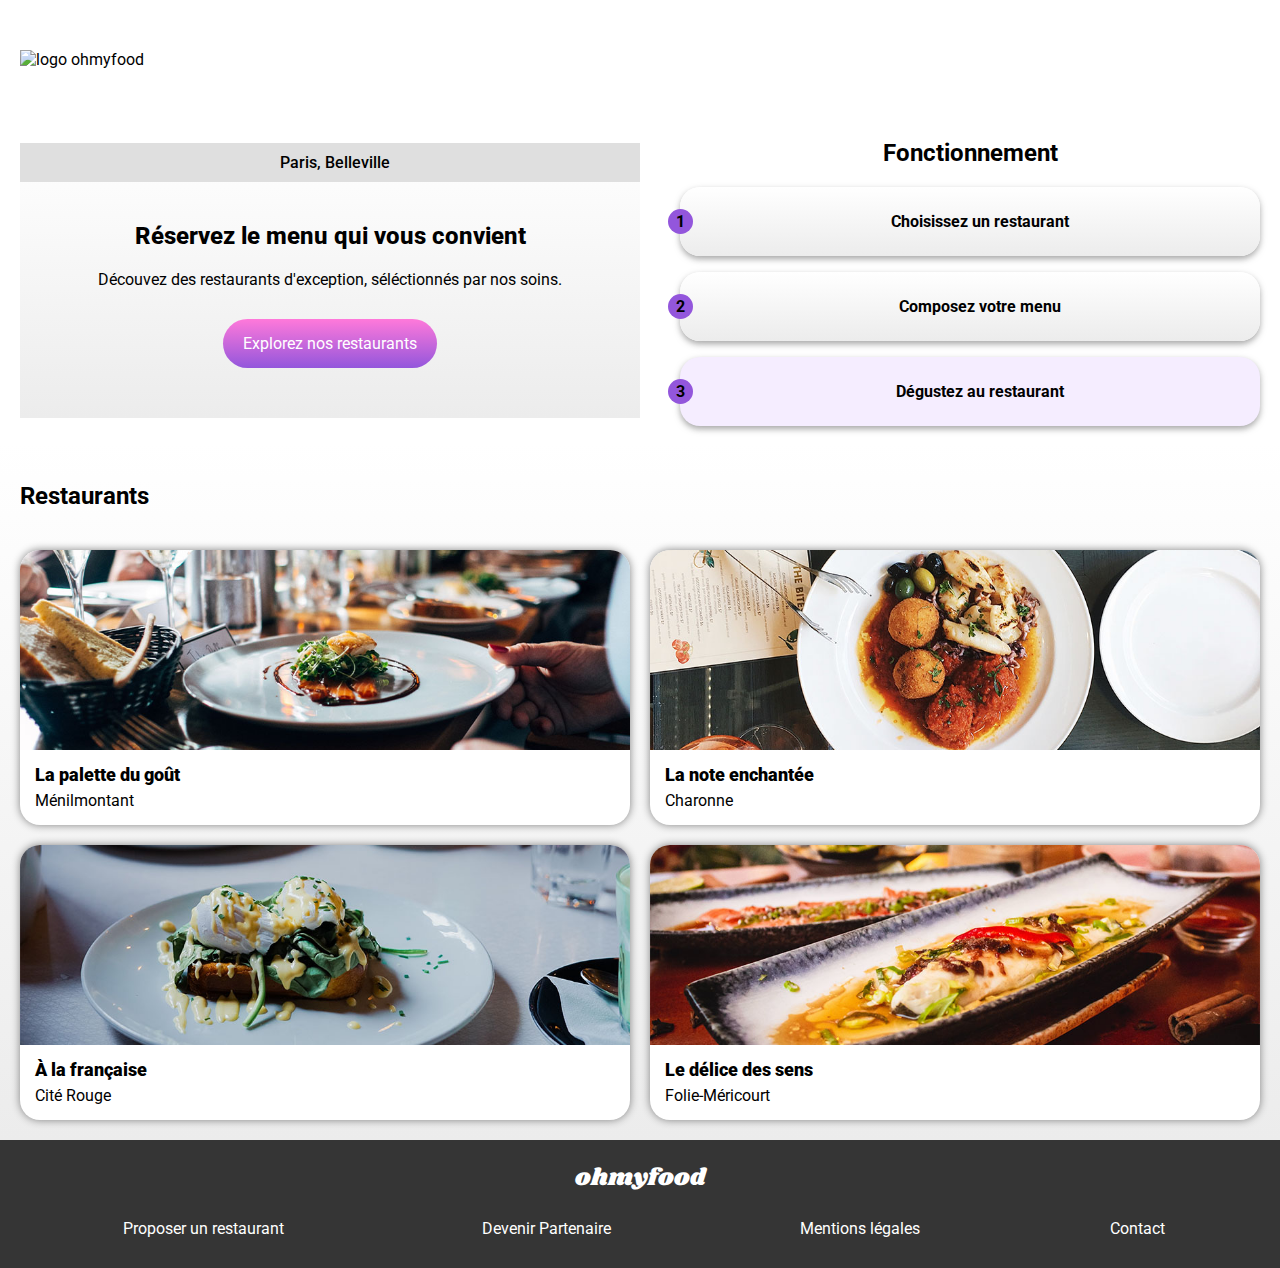
==== Index.html @ e0a90236 "ajouts sections restaurants sur page d'accueil" ====
<!DOCTYPE html>
<html lang="fr">
    <head>
        <title>Ohmyfood</title>
        <link rel="stylesheet" href="style.css">
        <meta name="viewport" content="width=device-width, initial-scale=1">
        <meta charset="UTF-8">
        <script src="https://kit.fontawesome.com/d85eb10b10.js" crossorigin="anonymous"></script>
    </head>
    <body>
        <header>
            <div class="header__logo"><img src="images/logo/ohmyfood@2x.svg" alt="logo ohmyfood"></div>
        </header>
        <section class="main_container">
            <article class="explore">
                <div class="location">
                    <i class="location__icon fas fa-map-marker-alt"></i><span class="location__text">Paris, Belleville</span>
                </div>
                <h2 class="explore__title">Réservez le menu qui vous convient</h2>
                <p class="explore__description">
                    Découvez des restaurants d'exception, séléctionnés par nos soins.
                </p>
                <h3 class="explore__button"><a href="#">Explorez nos restaurants</a></h3>
                </div>
            </article>
            <article class="functioning">
                <h2 class="functioning__title">Fonctionnement</h2>
                <h3 class="functioning__element"><span class="functioning__element--number">1</span><i class="functioning__element--icon fas fa-mobile-alt"></i>Choisissez un restaurant</h3>
                <h3 class="functioning__element"><span class="functioning__element--number">2</span><i class="functioning__element--icon fas fa-list"></i>Composez votre menu</h3>
                <h3 class="functioning__element eat"><span class="functioning__element--number">3</span><i class="functioning__element--icon fas fa-store"></i>Dégustez au restaurant</h3>
            </article>
            <div class="restroom__container">
                <h2 class="restroom__title">Restaurants</h2>
                <article class="restroom__item">
                    <a class="item__link"href="html/palette_gout.html">
                        <img class="item__picture" src="images/restaurants/palette_du_gout.jpg" alt="photo du restaurant La palette du goût">
                        <div class="item__info-container">
                            <h3 class="item__info-container--title">La palette du goût</h3>
                            <span class="item__info-container--location">Ménilmontant</span>
                            <i class="item__info-container--icon fas fa-heart"></i>
                        </div>
                    </a>
                 </article>
                 <article class="restroom__item">
                    <a class="item__link"href="#">
                        <img class="item__picture" src="images/restaurants/note_enchantee.jpg" alt="photo du restaurant La note enchantée">
                        <div class="item__info-container">
                            <h3 class="item__info-container--title">La note enchantée</h3>
                            <span class="item__info-container--location">Charonne</span>
                            <i class="item__info-container--icon fas fa-heart"></i>
                        </div>
                    </a>
                 </article>
                 <article class="restroom__item">
                    <a class="item__link"href="#">
                        <img class="item__picture" src="images/restaurants/la_francaise.jpg" alt="photo du restaurant À la française">
                        <div class="item__info-container">
                            <h3 class="item__info-container--title">À la française</h3>
                            <span class="item__info-container--location">Cité Rouge</span>
                            <i class="item__info-container--icon fas fa-heart"></i>
                        </div>
                    </a>
                 </article>
                 <article class="restroom__item">
                    <a class="item__link"href="#">
                        <img class="item__picture" src="images/restaurants/delice_sens.jpg" alt="photo du restaurant Le délice des sens">
                        <div class="item__info-container">
                            <h3 class="item__info-container--title">Le délice des sens</h3>
                            <span class="item__info-container--location">Folie-Méricourt</span>
                            <i class="item__info-container--icon fas fa-heart"></i>
                        </div>
                    </a>
                 </article>
            </div>
        </section>
        <footer>
            <h3 class="footer__title">ohmyfood</h3>
            <ul>
                <li><i class="icon fas fa-utensils"></i><a href="#"><span>Proposer un restaurant</span></a></li>
                <li><i class="icon fas fa-hands-helping"></i><a href="#"><span>Devenir Partenaire</span></a></li>
                <li><a href="#"><span>Mentions légales</span></a></li>
                <li><a href="#"><span>Contact</span></a></li>
            </ul>
        </footer>
    </body>
</html>
---- style.css ----
@import url("https://fonts.googleapis.com/css2?family=Shrikhand&display=swap");
@import url("https://fonts.googleapis.com/css2?family=Roboto:ital,wght@0,100;0,300;0,400;0,500;0,700;0,900;1,100;1,300;1,400;1,500;1,700;1,900&display=swap");
body {
  font-family: 'Roboto', sans-serif;
  height: 100vh;
  margin: 0px auto;
  max-width: 1400px;
  min-width: 315px;
  padding: 0px 20px;
}

@media screen and (max-width: 650px) {
  body {
    padding: 0px;
  }
}

ul {
  margin: 0px;
  padding: 0px;
  list-style-type: none;
}

a {
  text-decoration: none;
}

h1, footer h3 {
  font-family: 'Shrikhand', cursive;
}

h3 {
  font-size: 1rem;
}

span {
  display: inline-block;
}

img {
  display: block;
}

header .header__logo {
  margin-block: 50px;
}

@media screen and (max-width: 650px) {
  header .header__logo {
    margin-block: 20px;
  }
}

header img {
  height: -webkit-fit-content;
  height: -moz-fit-content;
  height: fit-content;
  margin: auto;
}

.main_container {
  display: -webkit-box;
  display: -ms-flexbox;
  display: flex;
  -ms-flex-wrap: wrap;
      flex-wrap: wrap;
  -webkit-box-align: center;
      -ms-flex-align: center;
          align-items: center;
}

.explore {
  text-align: center;
  background: -webkit-gradient(linear, left top, left bottom, from(white), to(#ececec));
  background: linear-gradient(white, #ececec);
  padding: 0px 20px 50px 20px;
  -webkit-box-flex: 1;
      -ms-flex: 1 1 400px;
          flex: 1 1 400px;
}

.explore .location {
  background-color: #dfdfdf;
  padding: 10px 0px;
  margin: 0px -20px;
}

.explore .location .location__icon {
  margin-right: 10px;
}

.explore .location .location__text {
  font-weight: 500;
}

.explore .explore__title {
  font-weight: 800;
  margin-top: 40px;
}

.explore .explore__button {
  font-weight: 400;
  color: white;
  background: -webkit-gradient(linear, left top, left bottom, from(#FF79DA), to(#9356DC));
  background: linear-gradient(#FF79DA, #9356DC);
  width: -webkit-fit-content;
  width: -moz-fit-content;
  width: fit-content;
  padding: 15px 20px;
  border-radius: 30px;
  margin: 30px auto 0px auto;
}

.explore .explore__button a {
  color: white;
}

.functioning {
  -webkit-box-flex: 1;
      -ms-flex: 1 1 400px;
          flex: 1 1 400px;
  margin: 0px 0px 0px 40px;
  position: relative;
}

@media screen and (max-width: 919px) {
  .functioning {
    margin: 0px 20px 0px calc(20px + 12.25px);
  }
}

.functioning__title {
  text-align: center;
}

@media screen and (max-width: 650px) {
  .functioning__title {
    text-align: left;
  }
}

.functioning__element {
  background: -webkit-gradient(linear, left top, left bottom, from(white), to(#ececec));
  background: linear-gradient(white, #ececec);
  padding: 25px 30px;
  border-radius: 20px;
  -webkit-box-shadow: 0px 3px 6px  #818181b2;
          box-shadow: 0px 3px 6px  #818181b2;
  display: -webkit-box;
  display: -ms-flexbox;
  display: flex;
  -webkit-box-pack: center;
      -ms-flex-pack: center;
          justify-content: center;
  -webkit-box-align: center;
      -ms-flex-align: center;
          align-items: center;
}

.functioning__element.eat {
  background: #f5edff;
}

.functioning__element--number {
  background-color: #9356DC;
  width: 25px;
  height: 25px;
  border-radius: 50%;
  display: -webkit-box;
  display: -ms-flexbox;
  display: flex;
  -webkit-box-pack: center;
      -ms-flex-pack: center;
          justify-content: center;
  -webkit-box-align: center;
      -ms-flex-align: center;
          align-items: center;
  position: absolute;
  left: calc(0px - 12.5px);
}

.functioning__element--icon {
  margin-right: 20px;
  color: #7e7e7e;
}

@media screen and (max-width: 650px) {
  .functioning__element--icon {
    position: absolute;
    left: 8%;
  }
}

.restroom__container {
  -webkit-box-flex: 1;
      -ms-flex: 1 1 100%;
          flex: 1 1 100%;
  display: -webkit-box;
  display: -ms-flexbox;
  display: flex;
  -ms-flex-wrap: wrap;
      flex-wrap: wrap;
  gap: 20px;
  background: -webkit-gradient(linear, left top, left bottom, from(white), to(#ececec));
  background: linear-gradient(white, #ececec);
  padding: 20px;
  margin-inline: -20px;
}

@media screen and (max-width: 650px) {
  .restroom__container {
    margin-inline: 0px;
  }
}

.restroom__container .restroom__title {
  -webkit-box-flex: 1;
      -ms-flex: 1 1 100%;
          flex: 1 1 100%;
}

.restroom__container .restroom__item {
  min-width: 40%;
  -webkit-box-flex: 1;
      -ms-flex: 1 1 430px;
          flex: 1 1 430px;
  border-radius: 20px;
  overflow: hidden;
  background: white;
  -webkit-box-shadow: 0px 0px 8px gray;
          box-shadow: 0px 0px 8px gray;
  position: relative;
  z-index: 1;
}

.restroom__container .item__link {
  color: black;
  border-radius: 20px;
}

.restroom__container .item__picture {
  width: 100%;
  max-height: 200px;
  -o-object-fit: cover;
     object-fit: cover;
}

.restroom__container .item__info-container {
  padding: 15px;
  position: relative;
}

.restroom__container .item__info-container--title {
  margin: 0px 0px 6px 0px;
  font-weight: 900;
  font-size: 1.1rem;
}

.restroom__container .item__info-container--icon {
  position: absolute;
  top: 50%;
  -webkit-transform: translateY(-50%);
          transform: translateY(-50%);
  right: 20px;
  font-size: 1.5rem;
  color: white;
  -webkit-text-stroke: 2px black;
  z-index: 10;
}

.restroom__container .item__info-container--icon:hover {
  -webkit-transition: all 200ms linear;
  transition: all 200ms linear;
  color: #9356DC;
}

footer {
  color: white;
  background-color: #353535;
  padding: 20px;
  margin: 0px -20px;
}

@media screen and (max-width: 650px) {
  footer {
    margin: 0px;
  }
}

footer .footer__title {
  font-weight: 500;
  margin-top: 0px;
  text-align: center;
  font-size: 1.5rem;
}

@media screen and (max-width: 650px) {
  footer .footer__title {
    text-align: left;
    font-size: 1.2rem;
  }
}

footer ul {
  display: -webkit-box;
  display: -ms-flexbox;
  display: flex;
  -ms-flex-pack: distribute;
      justify-content: space-around;
}

@media screen and (max-width: 650px) {
  footer ul {
    -webkit-box-orient: vertical;
    -webkit-box-direction: normal;
        -ms-flex-direction: column;
            flex-direction: column;
  }
}

footer li {
  margin-bottom: 10px;
}

footer li .icon {
  width: 15px;
  margin-right: 8px;
  font-size: 12px;
}

footer li a {
  color: white;
}
/*# sourceMappingURL=style.css.map */
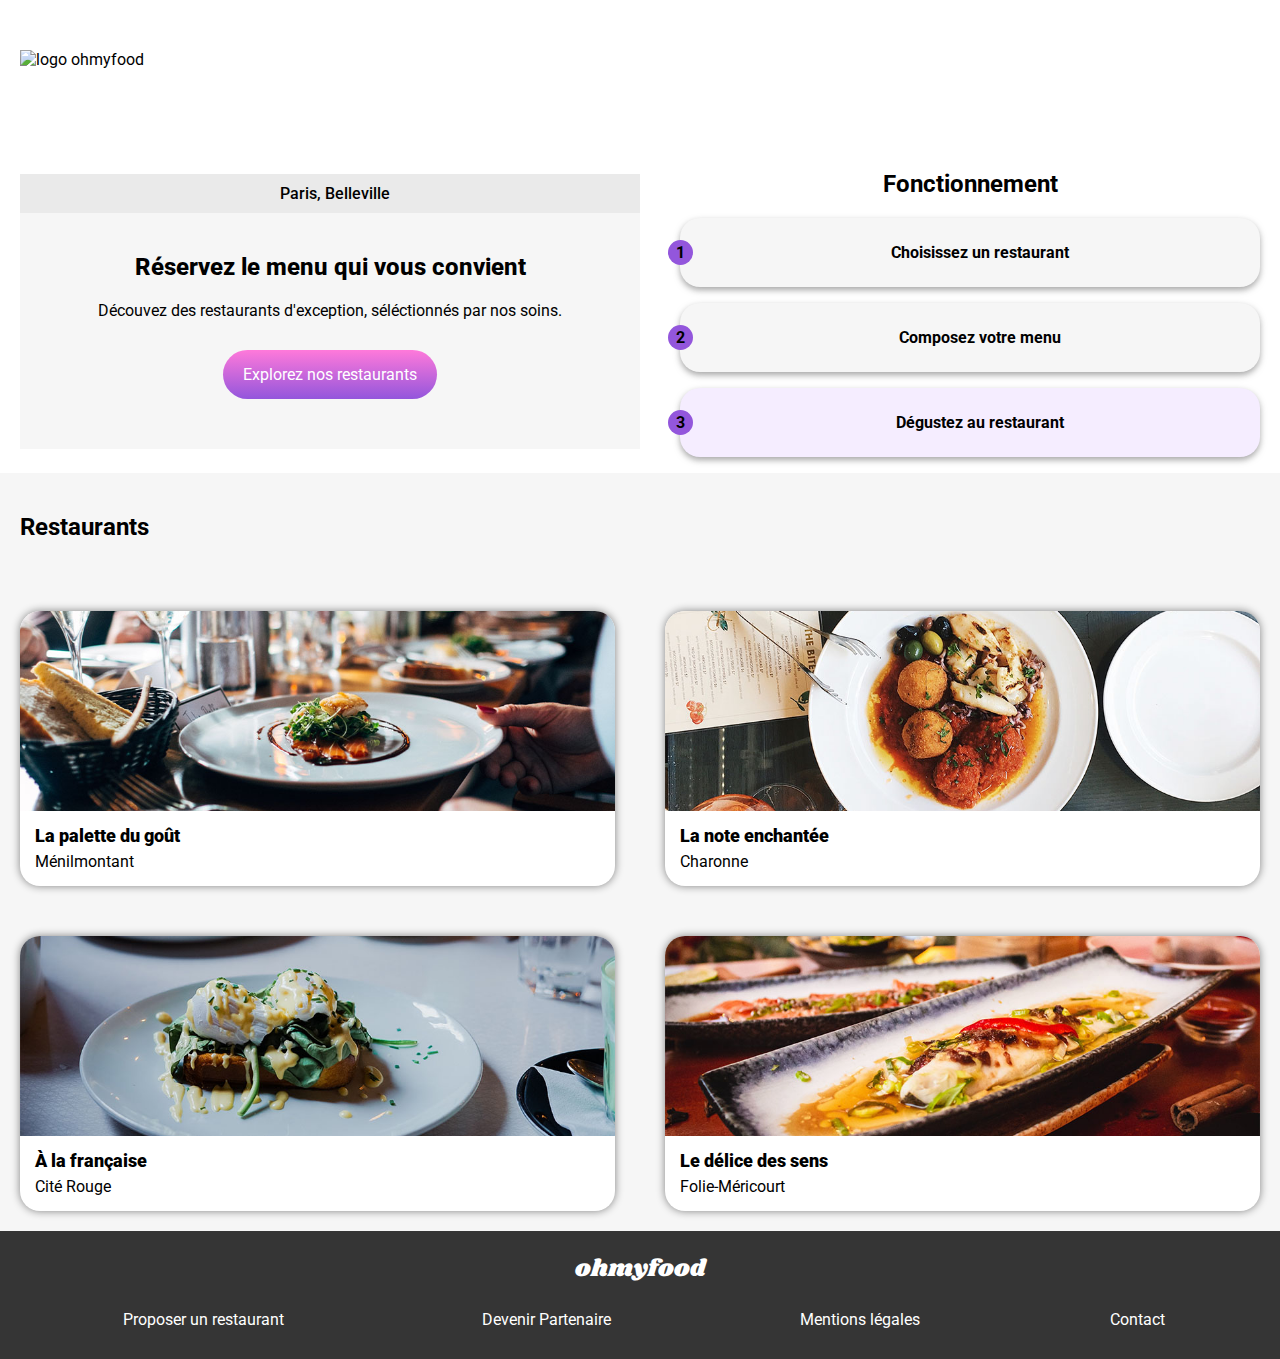
==== commit 5b8dad9d: "ajout de liens cliquables index et menu" ====
--- a/Index.html
+++ b/Index.html
@@ -2,16 +2,17 @@
 <html lang="fr">
     <head>
         <title>Ohmyfood</title>
-        <link rel="stylesheet" href="style.css">
+        <link rel="stylesheet" href="css/style.css">
         <meta name="viewport" content="width=device-width, initial-scale=1">
         <meta charset="UTF-8">
         <script src="https://kit.fontawesome.com/d85eb10b10.js" crossorigin="anonymous"></script>
     </head>
     <body>
+        <div class="loader"></div>
         <header>
             <div class="header__logo"><img src="images/logo/ohmyfood@2x.svg" alt="logo ohmyfood"></div>
         </header>
-        <section class="main_container">
+        <main class="main_container">
             <article class="explore">
                 <div class="location">
                     <i class="location__icon fas fa-map-marker-alt"></i><span class="location__text">Paris, Belleville</span>
@@ -21,7 +22,6 @@
                     Découvez des restaurants d'exception, séléctionnés par nos soins.
                 </p>
                 <h3 class="explore__button"><a href="#">Explorez nos restaurants</a></h3>
-                </div>
             </article>
             <article class="functioning">
                 <h2 class="functioning__title">Fonctionnement</h2>
@@ -32,7 +32,7 @@
             <div class="restroom__container">
                 <h2 class="restroom__title">Restaurants</h2>
                 <article class="restroom__item">
-                    <a class="item__link"href="html/palette_gout.html">
+                    <a class="item__link" href="html/palette_gout.html">
                         <img class="item__picture" src="images/restaurants/palette_du_gout.jpg" alt="photo du restaurant La palette du goût">
                         <div class="item__info-container">
                             <h3 class="item__info-container--title">La palette du goût</h3>
@@ -42,7 +42,7 @@
                     </a>
                  </article>
                  <article class="restroom__item">
-                    <a class="item__link"href="#">
+                    <a class="item__link" href="html/note_enchantee.html">
                         <img class="item__picture" src="images/restaurants/note_enchantee.jpg" alt="photo du restaurant La note enchantée">
                         <div class="item__info-container">
                             <h3 class="item__info-container--title">La note enchantée</h3>
@@ -52,7 +52,7 @@
                     </a>
                  </article>
                  <article class="restroom__item">
-                    <a class="item__link"href="#">
+                    <a class="item__link" href="html/la_française.html">
                         <img class="item__picture" src="images/restaurants/la_francaise.jpg" alt="photo du restaurant À la française">
                         <div class="item__info-container">
                             <h3 class="item__info-container--title">À la française</h3>
@@ -62,7 +62,7 @@
                     </a>
                  </article>
                  <article class="restroom__item">
-                    <a class="item__link"href="#">
+                    <a class="item__link" href="html/delice_sens.html">
                         <img class="item__picture" src="images/restaurants/delice_sens.jpg" alt="photo du restaurant Le délice des sens">
                         <div class="item__info-container">
                             <h3 class="item__info-container--title">Le délice des sens</h3>
@@ -72,7 +72,7 @@
                     </a>
                  </article>
             </div>
-        </section>
+        </main>
         <footer>
             <h3 class="footer__title">ohmyfood</h3>
             <ul>
--- a/css/style.css
+++ b/css/style.css
@@ -0,0 +1,447 @@
+@import url("https://fonts.googleapis.com/css2?family=Shrikhand&display=swap");
+@import url("https://fonts.googleapis.com/css2?family=Roboto:ital,wght@0,100;0,300;0,400;0,500;0,700;0,900;1,100;1,300;1,400;1,500;1,700;1,900&display=swap");
+body {
+  font-family: 'Roboto', sans-serif;
+  margin: 0px auto;
+  max-width: 1400px;
+  min-width: 315px;
+  position: relative;
+  padding: 0px 20px;
+}
+
+@media screen and (max-width: 650px) {
+  body {
+    padding: 0px;
+  }
+}
+
+ul {
+  margin: 0px;
+  padding: 0px;
+  list-style-type: none;
+}
+
+a {
+  text-decoration: none;
+}
+
+h1, footer h3 {
+  font-family: 'Shrikhand', cursive;
+}
+
+h3 {
+  font-size: 1rem;
+}
+
+span, strong {
+  display: inline-block;
+}
+
+img {
+  display: block;
+}
+
+header .header__logo {
+  padding-block: 50px;
+}
+
+@media screen and (max-width: 650px) {
+  header .header__logo {
+    padding-block: 20px;
+  }
+}
+
+header img {
+  height: 50px;
+  margin: auto;
+}
+
+@media screen and (max-width: 650px) {
+  header img {
+    height: 30px;
+  }
+}
+
+.main_container {
+  display: flex;
+  flex-wrap: wrap;
+  align-items: center;
+}
+
+.explore {
+  text-align: center;
+  background: #F6F6F6;
+  padding: 0px 20px 50px 20px;
+  flex: 1 1 400px;
+}
+
+.explore .location {
+  background-color: #EAEAEA;
+  padding: 10px 0px;
+  margin: 0px -20px;
+}
+
+.explore .location .location__icon {
+  margin-right: 10px;
+}
+
+.explore .location .location__text {
+  font-weight: 500;
+}
+
+.explore .explore__title {
+  font-weight: 800;
+  margin-top: 40px;
+}
+
+.explore .explore__button {
+  font-weight: 400;
+  color: white;
+  background: linear-gradient(#FF79DA, #9356DC);
+  width: fit-content;
+  padding: 15px 20px;
+  border-radius: 30px;
+  margin: 30px auto 0px auto;
+}
+
+.explore .explore__button a {
+  color: white;
+}
+
+.functioning {
+  flex: 1 1 400px;
+  margin: 0px 0px 0px 40px;
+  position: relative;
+}
+
+@media screen and (max-width: 919px) {
+  .functioning {
+    margin: 0px 20px 0px calc(20px + 12.25px);
+  }
+}
+
+.functioning__title {
+  text-align: center;
+}
+
+@media screen and (max-width: 650px) {
+  .functioning__title {
+    text-align: left;
+  }
+}
+
+.functioning__element {
+  background: #F6F6F6;
+  padding: 25px 30px;
+  border-radius: 20px;
+  box-shadow: 0px 3px 6px  #818181b2;
+  display: flex;
+  justify-content: center;
+  align-items: center;
+}
+
+.functioning__element.eat {
+  background: #f5edff;
+}
+
+.functioning__element--number {
+  background-color: #9356DC;
+  width: 25px;
+  height: 25px;
+  border-radius: 50%;
+  display: flex;
+  justify-content: center;
+  align-items: center;
+  position: absolute;
+  left: calc(0px - 12.5px);
+}
+
+.functioning__element--icon {
+  margin-right: 20px;
+  color: #7e7e7e;
+}
+
+@media screen and (max-width: 650px) {
+  .functioning__element--icon {
+    position: absolute;
+    left: 8%;
+  }
+}
+
+.restroom__container {
+  flex: 1 1 100%;
+  display: flex;
+  flex-wrap: wrap;
+  gap: 50px;
+  background: #F6F6F6;
+  padding: 20px;
+  margin-inline: -20px;
+}
+
+@media screen and (max-width: 650px) {
+  .restroom__container {
+    margin-inline: 0px;
+  }
+}
+
+.restroom__container .restroom__title {
+  flex: 1 1 100%;
+}
+
+.restroom__container .restroom__item {
+  min-width: 40%;
+  flex: 1 1 430px;
+  border-radius: 20px;
+  overflow: hidden;
+  background: white;
+  box-shadow: 0px 0px 8px gray;
+  position: relative;
+  z-index: 1;
+}
+
+.restroom__container .item__link {
+  color: black;
+  border-radius: 20px;
+}
+
+.restroom__container .item__picture {
+  width: 100%;
+  max-height: 200px;
+  object-fit: cover;
+}
+
+.restroom__container .item__info-container {
+  padding: 15px;
+  position: relative;
+}
+
+.restroom__container .item__info-container--title {
+  margin: 0px 0px 6px 0px;
+  font-weight: 900;
+  font-size: 1.1rem;
+}
+
+.restroom__container .item__info-container--icon {
+  position: absolute;
+  top: 50%;
+  transform: translateY(-50%);
+  right: 20px;
+  font-size: 1.5rem;
+  color: white;
+  -webkit-text-stroke: 2px black;
+  z-index: 10;
+}
+
+.restroom__container .item__info-container--icon:hover {
+  transition: all 200ms linear;
+  color: #9356DC;
+}
+
+footer {
+  color: white;
+  background-color: #353535;
+  padding: 20px;
+  margin: 0px -20px;
+}
+
+@media screen and (max-width: 650px) {
+  footer {
+    margin: 0px;
+  }
+}
+
+footer .footer__title {
+  font-weight: 500;
+  margin-top: 0px;
+  text-align: center;
+  font-size: 1.5rem;
+}
+
+@media screen and (max-width: 650px) {
+  footer .footer__title {
+    text-align: left;
+    font-size: 1.2rem;
+  }
+}
+
+footer ul {
+  display: flex;
+  justify-content: space-around;
+}
+
+@media screen and (max-width: 650px) {
+  footer ul {
+    flex-direction: column;
+  }
+}
+
+footer li {
+  margin-bottom: 10px;
+}
+
+footer li .icon {
+  width: 15px;
+  margin-right: 8px;
+  font-size: 12px;
+}
+
+footer li a {
+  color: white;
+}
+
+.menu__body {
+  max-width: 800px;
+}
+
+.header-menu {
+  position: relative;
+}
+
+.header-menu__icon--link {
+  position: absolute;
+  left: 20px;
+  top: 50%;
+  transform: translateY(-50%);
+}
+
+.header-menu__icon {
+  font-size: 2rem;
+  color: black;
+}
+
+@media screen and (max-width: 650px) {
+  .header-menu__icon {
+    font-size: 1.3rem;
+  }
+}
+
+.restaurant__picture--container {
+  max-width: 800px;
+  margin: auto;
+}
+
+.restaurant__picture--container img {
+  width: 100%;
+  max-height: 400px;
+  object-fit: cover;
+}
+
+.menu {
+  margin: 0px auto -50px;
+  box-sizing: border-box;
+  padding: 15px;
+  max-width: 800px;
+  display: flex;
+  flex-direction: column;
+  background: #F6F6F6;
+  position: relative;
+  border-radius: 50px 50px 0px 0px;
+  top: -50px;
+}
+
+.menu__title {
+  font-family: 'Shrikhand', cursive;
+  font-size: 1.7rem;
+  text-align: center;
+}
+
+.menu__title--icon {
+  font-size: 1.5rem;
+  color: white;
+  margin-left: 30px;
+  -webkit-text-stroke: 2px black;
+}
+
+.menu__title--icon:hover {
+  transition: all 200ms linear;
+  color: #9356DC;
+}
+
+.menu__order--title {
+  font-weight: 500;
+  color: #7e7e7e;
+  position: relative;
+  padding-bottom: 6px;
+}
+
+.menu__order--title::before {
+  content: "";
+  position: absolute;
+  bottom: 0px;
+  left: 0px;
+  height: 4px;
+  width: 40px;
+  background-color: #99E2D0;
+}
+
+.menu__item {
+  color: black;
+  max-height: 73px;
+  background-color: white;
+  padding: 15px 0px 15px 15px;
+  margin-bottom: 15px;
+  border-radius: 20px;
+  display: grid;
+  align-items: flex-end;
+  grid-template-rows: 1fr 1fr;
+  grid-template-columns: 1fr auto auto;
+  grid-template-areas: " name name icon"+ " desc price icon";
+}
+
+.menu__item:hover .menu__item--icon-container {
+  transition: all 400ms linear;
+  width: 73px;
+}
+
+.menu__item:hover .menu__item--icon {
+  transition: all 400ms linear;
+  transform: rotate(360deg);
+}
+
+.menu__item--name {
+  grid-area: name;
+  font-weight: 800;
+  margin: 0px 0px 5px 0px;
+  overflow: hidden;
+  white-space: nowrap;
+  text-overflow: ellipsis;
+}
+
+.menu__item--description {
+  grid-area: desc;
+  max-height: 19px;
+  overflow: hidden;
+  white-space: nowrap;
+  text-overflow: ellipsis;
+}
+
+.menu__item--price {
+  grid-area: price;
+  padding-inline: 15px;
+  justify-self: flex-end;
+}
+
+.menu__item--icon-container {
+  display: flex;
+  justify-content: center;
+  align-items: center;
+  grid-area: icon;
+  margin-block: -15px;
+  border-radius: 0px 20px 20px 0px;
+  background-color: #99E2D0;
+  justify-self: flex-end;
+  align-self: stretch;
+  width: 0px;
+}
+
+.menu__item--icon {
+  font-size: 1.5rem;
+  color: white;
+  overflow: hidden;
+}
+
+.menu__footer {
+  margin: 0px;
+}
+/*# sourceMappingURL=style.css.map */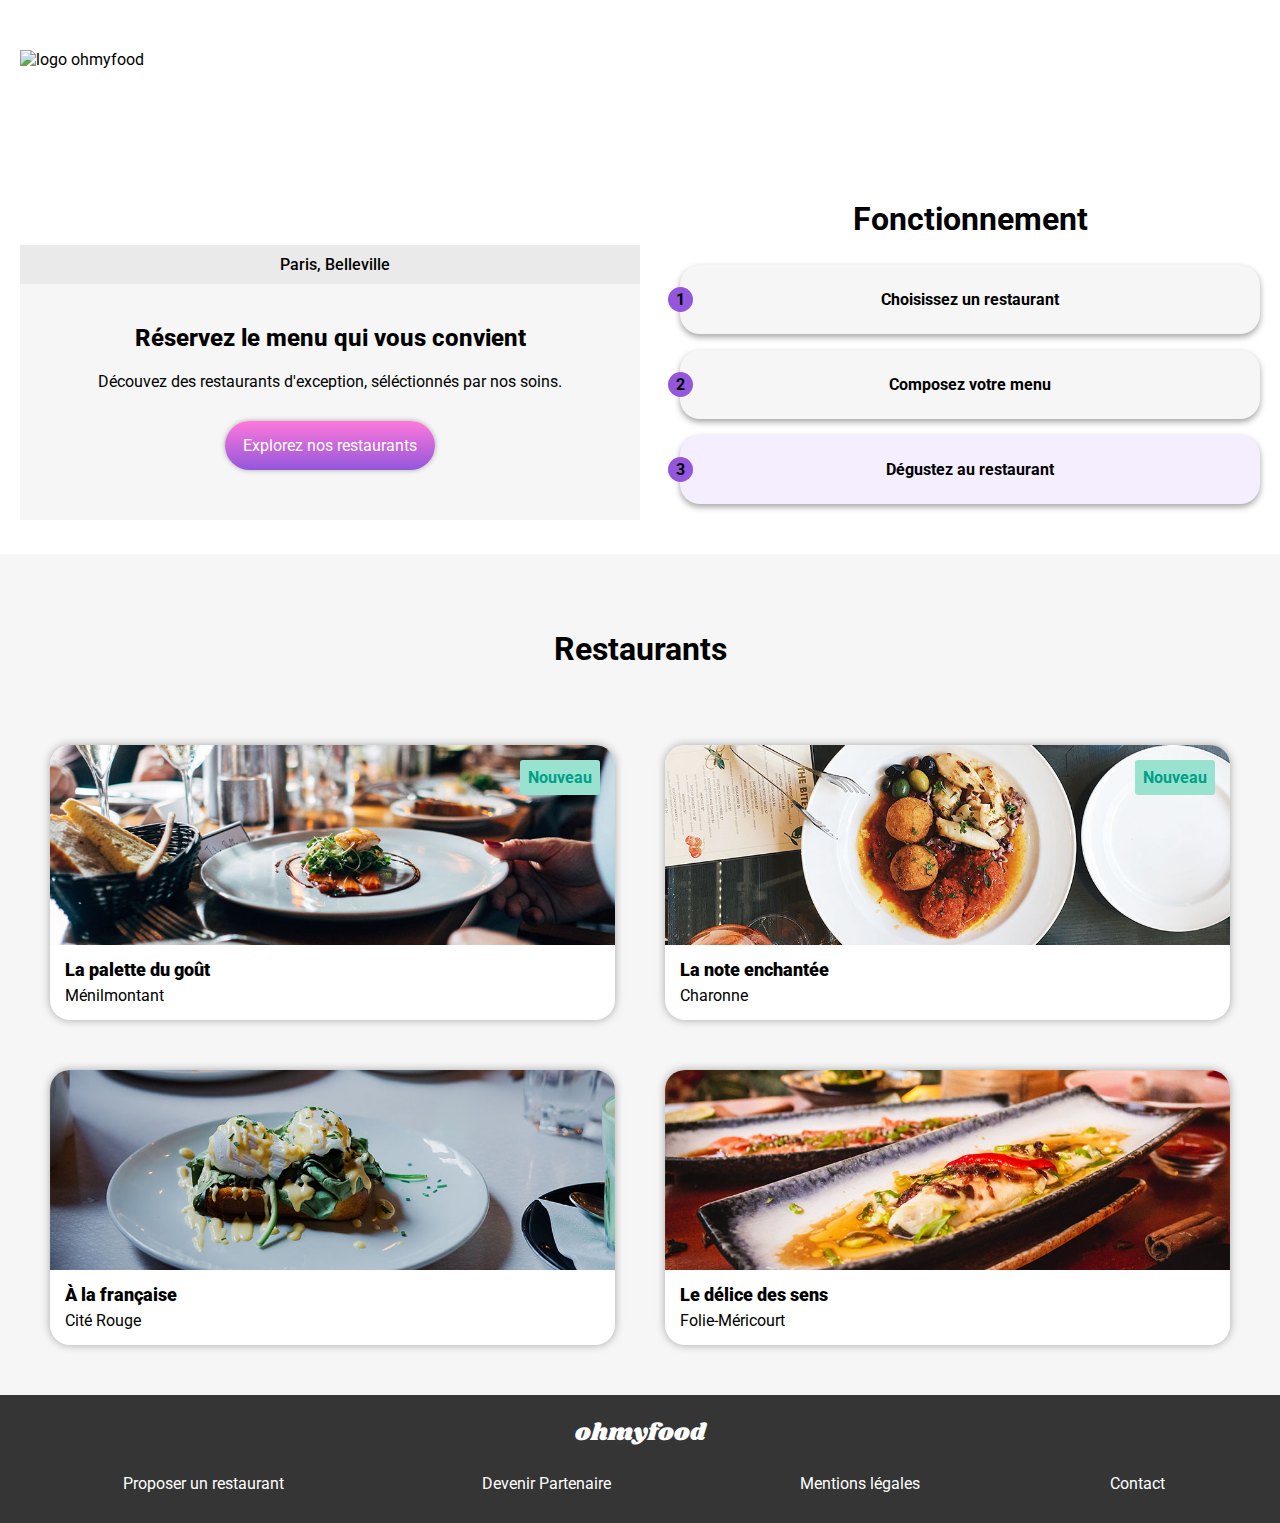
==== commit 3e4053ba: "ajout d'un container principal, extension du body" ====
--- a/Index.html
+++ b/Index.html
@@ -8,7 +8,10 @@
         <script src="https://kit.fontawesome.com/d85eb10b10.js" crossorigin="anonymous"></script>
     </head>
     <body>
-        <div class="loader"></div>
+        <div class="full-container">
+        <div class="loader">
+            <div class="loader__item"></div>
+        </div>
         <header>
             <div class="header__logo"><img src="images/logo/ohmyfood@2x.svg" alt="logo ohmyfood"></div>
         </header>
@@ -21,19 +24,20 @@
                 <p class="explore__description">
                     Découvez des restaurants d'exception, séléctionnés par nos soins.
                 </p>
-                <h3 class="explore__button"><a href="#">Explorez nos restaurants</a></h3>
+                <h3 class="explore__button"><a class="explore__button--link" href="#">Explorez nos restaurants</a></h3>
             </article>
             <article class="functioning">
                 <h2 class="functioning__title">Fonctionnement</h2>
                 <h3 class="functioning__element"><span class="functioning__element--number">1</span><i class="functioning__element--icon fas fa-mobile-alt"></i>Choisissez un restaurant</h3>
                 <h3 class="functioning__element"><span class="functioning__element--number">2</span><i class="functioning__element--icon fas fa-list"></i>Composez votre menu</h3>
-                <h3 class="functioning__element eat"><span class="functioning__element--number">3</span><i class="functioning__element--icon fas fa-store"></i>Dégustez au restaurant</h3>
+                <h3 class="functioning__element eat"><span class="functioning__element--number">3</span><i class="functioning__element--icon eat fas fa-store"></i>Dégustez au restaurant</h3>
             </article>
             <div class="restroom__container">
                 <h2 class="restroom__title">Restaurants</h2>
                 <article class="restroom__item">
                     <a class="item__link" href="html/palette_gout.html">
                         <img class="item__picture" src="images/restaurants/palette_du_gout.jpg" alt="photo du restaurant La palette du goût">
+                        <strong class="item__new-advert">Nouveau</strong>
                         <div class="item__info-container">
                             <h3 class="item__info-container--title">La palette du goût</h3>
                             <span class="item__info-container--location">Ménilmontant</span>
@@ -44,6 +48,7 @@
                  <article class="restroom__item">
                     <a class="item__link" href="html/note_enchantee.html">
                         <img class="item__picture" src="images/restaurants/note_enchantee.jpg" alt="photo du restaurant La note enchantée">
+                        <strong class="item__new-advert">Nouveau</strong>
                         <div class="item__info-container">
                             <h3 class="item__info-container--title">La note enchantée</h3>
                             <span class="item__info-container--location">Charonne</span>
@@ -82,5 +87,6 @@
                 <li><a href="#"><span>Contact</span></a></li>
             </ul>
         </footer>
+        </div>
     </body>
 </html>--- a/css/style.css
+++ b/css/style.css
@@ -1,16 +1,20 @@
 @import url("https://fonts.googleapis.com/css2?family=Shrikhand&display=swap");
 @import url("https://fonts.googleapis.com/css2?family=Roboto:ital,wght@0,100;0,300;0,400;0,500;0,700;0,900;1,100;1,300;1,400;1,500;1,700;1,900&display=swap");
-body {
+body, html {
   font-family: 'Roboto', sans-serif;
   margin: 0px auto;
+  position: relative;
+}
+
+.full-container {
   max-width: 1400px;
   min-width: 315px;
-  position: relative;
   padding: 0px 20px;
-}
-
-@media screen and (max-width: 650px) {
-  body {
+  margin: 0px auto;
+}
+
+@media screen and (max-width: 1024px) {
+  .full-container {
     padding: 0px;
   }
 }
@@ -65,7 +69,7 @@
 .main_container {
   display: flex;
   flex-wrap: wrap;
-  align-items: center;
+  align-items: flex-end;
 }
 
 .explore {
@@ -98,23 +102,51 @@
   font-weight: 400;
   color: white;
   background: linear-gradient(#FF79DA, #9356DC);
-  width: fit-content;
-  padding: 15px 20px;
+  line-height: 49px;
+  width: 210px;
+  height: 49px;
   border-radius: 30px;
   margin: 30px auto 0px auto;
-}
-
-.explore .explore__button a {
-  color: white;
+  box-shadow: 0px 0px 5px #a5a5a5;
+  transition: all 300ms ease-out;
+  position: relative;
+  z-index: 1;
+}
+
+.explore .explore__button:hover {
+  box-shadow: 0px 0px 10px #8d8c8c;
+}
+
+.explore .explore__button:hover::before {
+  opacity: 1;
+}
+
+.explore .explore__button::before {
+  position: absolute;
+  content: "";
+  border-radius: 30px;
+  inset: 0px;
+  background: linear-gradient(90deg, #b579ff, #FF79DA);
+  z-index: -1;
+  opacity: 0;
+  transition: all 300ms ease-out;
+  z-index: -1;
+}
+
+.explore .explore__button--link {
+  display: block;
+  color: white;
+  width: 100%;
+  height: 100%;
+  border-radius: 30px;
 }
 
 .functioning {
   flex: 1 1 400px;
   margin: 0px 0px 0px 40px;
-  position: relative;
-}
-
-@media screen and (max-width: 919px) {
+}
+
+@media screen and (max-width: 650px) {
   .functioning {
     margin: 0px 20px 0px calc(20px + 12.25px);
   }
@@ -122,26 +154,36 @@
 
 .functioning__title {
   text-align: center;
+  margin-top: 50px;
+  font-size: 2rem;
 }
 
 @media screen and (max-width: 650px) {
   .functioning__title {
     text-align: left;
+    font-size: 1.5rem;
   }
 }
 
 .functioning__element {
+  position: relative;
   background: #F6F6F6;
   padding: 25px 30px;
   border-radius: 20px;
-  box-shadow: 0px 3px 6px  #818181b2;
+  box-shadow: 0px 3px 6px #a5a5a5;
   display: flex;
   justify-content: center;
   align-items: center;
+  transition: all 300ms ease-out;
 }
 
 .functioning__element.eat {
-  background: #f5edff;
+  background: #f5eefe;
+}
+
+.functioning__element:hover {
+  box-shadow: 0px 3px 10px #a5a5a5;
+  background-color: #ffffff;
 }
 
 .functioning__element--number {
@@ -157,14 +199,23 @@
 }
 
 .functioning__element--icon {
+  position: absolute;
   margin-right: 20px;
   color: #7e7e7e;
+  left: 15%;
+  font-size: 1.3rem;
+  width: 50px;
+  text-align: center;
+}
+
+.functioning__element--icon.eat {
+  color: #9356DC;
 }
 
 @media screen and (max-width: 650px) {
   .functioning__element--icon {
-    position: absolute;
-    left: 8%;
+    font-size: 1rem;
+    left: 3%;
   }
 }
 
@@ -172,42 +223,79 @@
   flex: 1 1 100%;
   display: flex;
   flex-wrap: wrap;
+  background: #F6F6F6;
   gap: 50px;
-  background: #F6F6F6;
-  padding: 20px;
-  margin-inline: -20px;
-}
-
-@media screen and (max-width: 650px) {
+  padding: 50px;
+  margin: calc(50px - 16px) -20px 0px -20px;
+}
+
+@media screen and (max-width: 1024px) {
   .restroom__container {
-    margin-inline: 0px;
+    gap: 20px;
+    padding: 20px;
+    margin: calc(50px - 16px) 0px 0px 0px;
+  }
+}
+
+@media screen and (max-width: 650px) {
+  .restroom__container {
+    padding: 20px;
   }
 }
 
 .restroom__container .restroom__title {
   flex: 1 1 100%;
+  text-align: center;
+  font-size: 2rem;
+}
+
+@media screen and (max-width: 650px) {
+  .restroom__container .restroom__title {
+    text-align: left;
+    font-size: 1.5rem;
+  }
 }
 
 .restroom__container .restroom__item {
   min-width: 40%;
-  flex: 1 1 430px;
+  flex: 1 1 410px;
   border-radius: 20px;
   overflow: hidden;
   background: white;
-  box-shadow: 0px 0px 8px gray;
+  box-shadow: 0px 0px 8px #a5a5a5;
   position: relative;
   z-index: 1;
+  transition: box-shadow 200ms ease-out;
+}
+
+.restroom__container .restroom__item:hover {
+  box-shadow: 0px 0px 20px #a5a5a5;
+}
+
+.restroom__container .restroom__item:hover .item__picture {
+  filter: brightness(1.1);
 }
 
 .restroom__container .item__link {
   color: black;
   border-radius: 20px;
+}
+
+.restroom__container .item__new-advert {
+  position: absolute;
+  top: 15px;
+  right: 15px;
+  background-color: #99E2D0;
+  padding: 8px;
+  border-radius: 3px;
+  color: #009f88;
 }
 
 .restroom__container .item__picture {
   width: 100%;
   max-height: 200px;
   object-fit: cover;
+  transition: filter 200ms linear;
 }
 
 .restroom__container .item__info-container {
@@ -244,7 +332,7 @@
   margin: 0px -20px;
 }
 
-@media screen and (max-width: 650px) {
+@media screen and (max-width: 1024px) {
   footer {
     margin: 0px;
   }
@@ -355,6 +443,49 @@
 .menu__title--icon:hover {
   transition: all 200ms linear;
   color: #9356DC;
+}
+
+.menu__order-button {
+  text-align: center;
+  line-height: 49px;
+  font-weight: 400;
+  color: white;
+  background: linear-gradient(#FF79DA, #9356DC);
+  width: 190px;
+  height: 49px;
+  border-radius: 30px;
+  margin: 30px auto 40px auto;
+  position: relative;
+  transition: all 300ms ease-out;
+  z-index: 1;
+}
+
+.menu__order-button:hover {
+  box-shadow: 0px 0px 10px #8d8c8c;
+}
+
+.menu__order-button:hover::before {
+  opacity: 1;
+}
+
+.menu__order-button::before {
+  position: absolute;
+  content: "";
+  border-radius: 30px;
+  inset: 0px;
+  background: linear-gradient(90deg, #b579ff, #FF79DA);
+  z-index: -1;
+  opacity: 0;
+  transition: all 300ms ease-out;
+  z-index: -1;
+}
+
+.menu__order-button a {
+  display: block;
+  color: white;
+  border-radius: 30px;
+  width: 100%;
+  height: 100%;
 }
 
 .menu__order--title {
